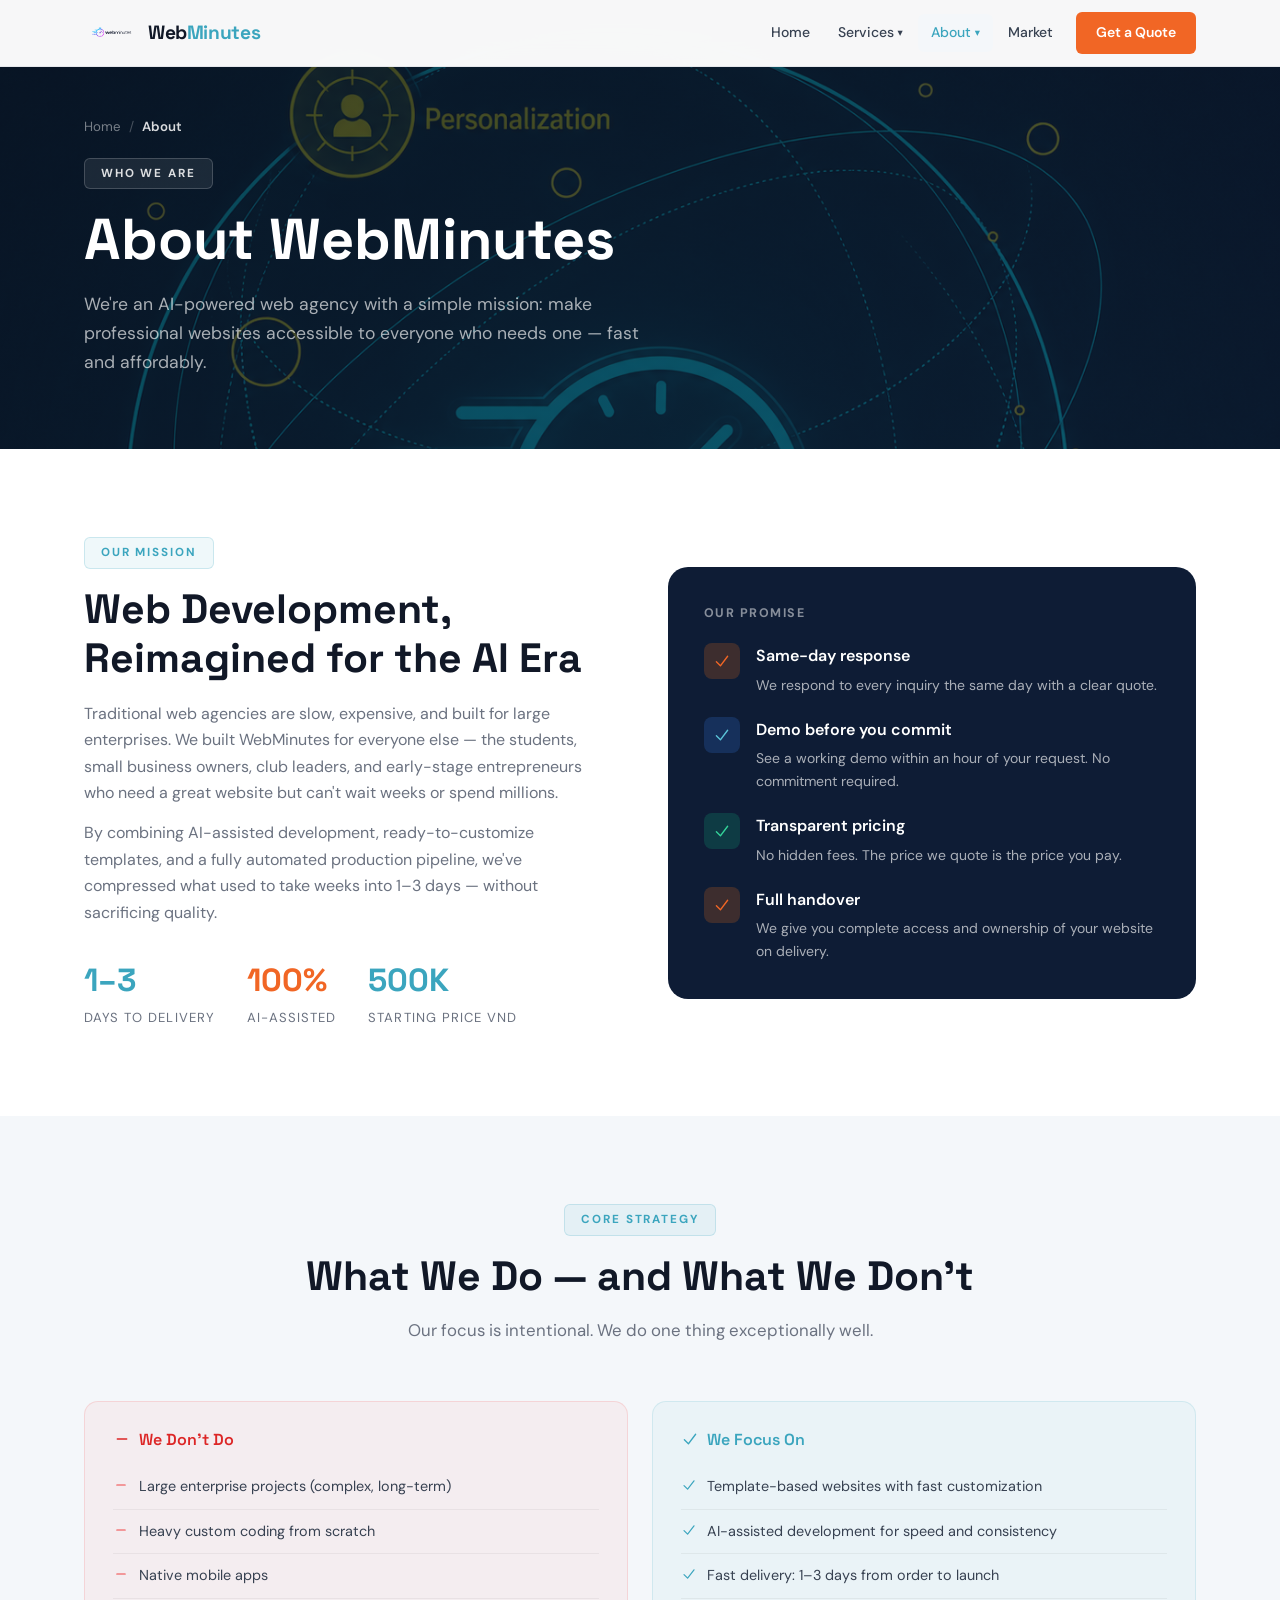
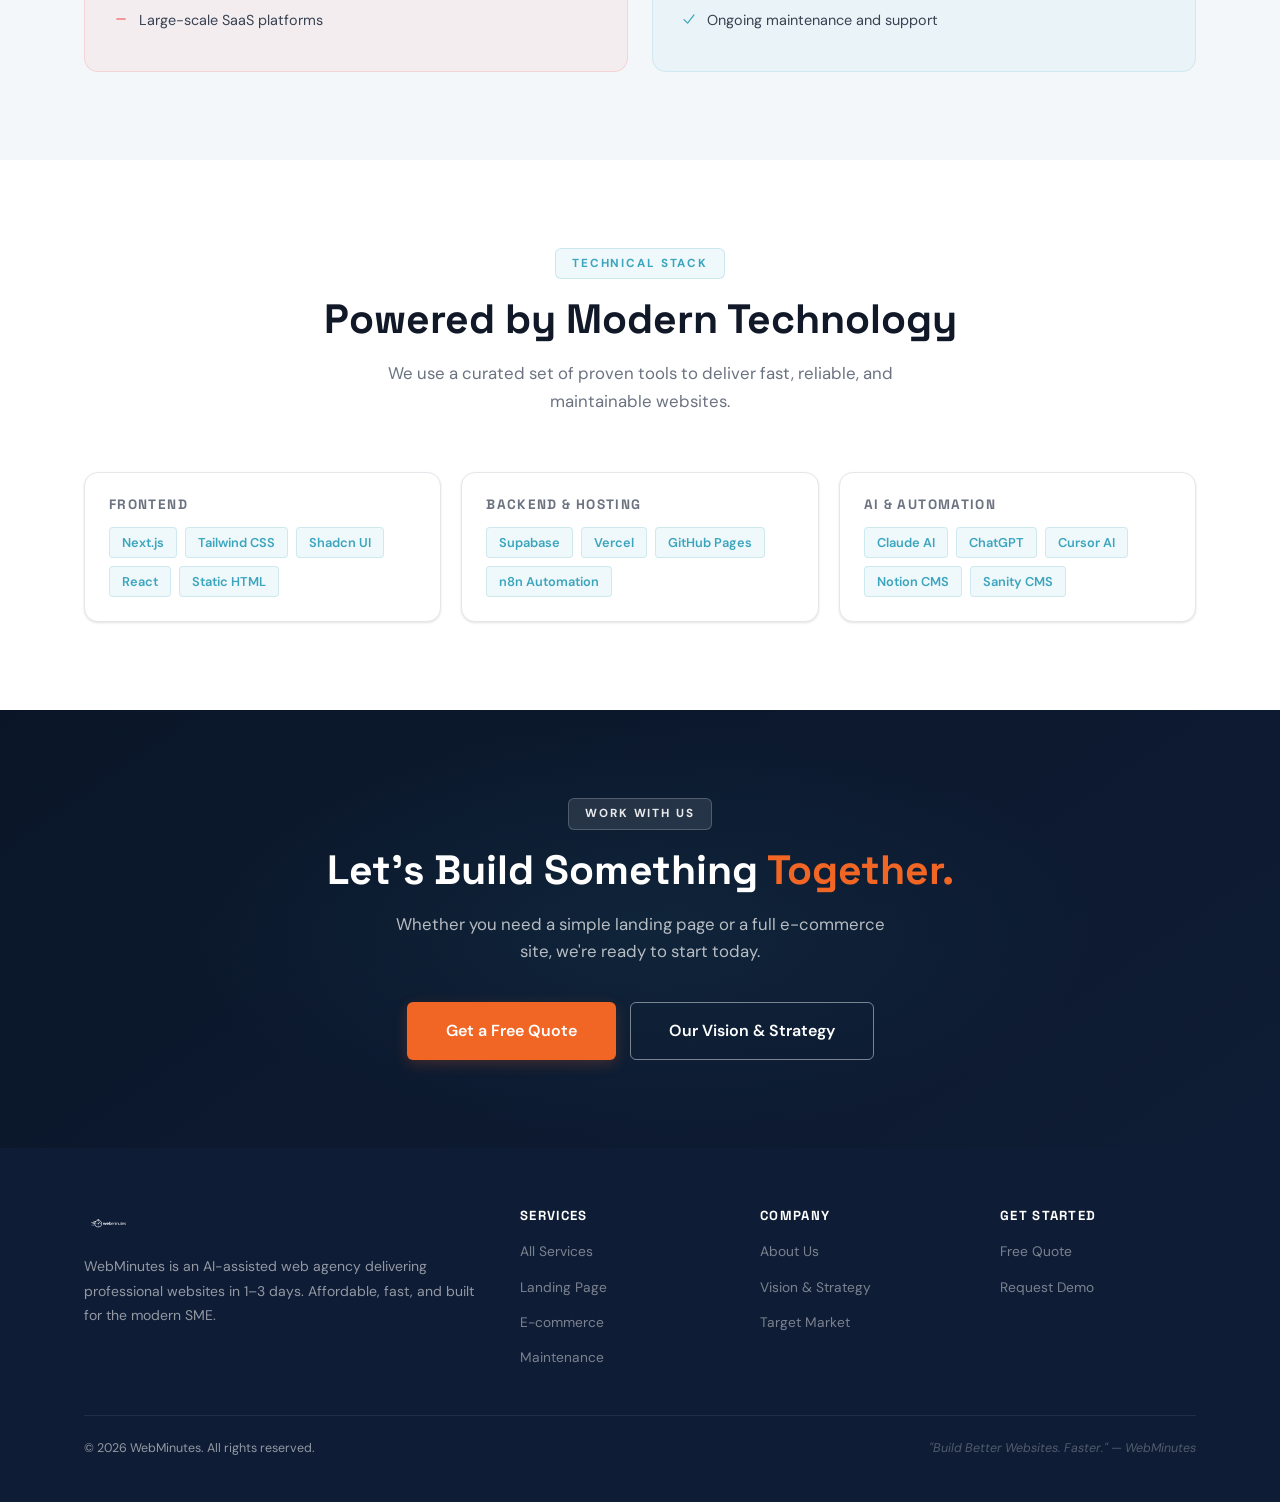
==== about.html @ 7f6e250c "feat: initial WebMinutes website Netcraft-inspired design with dark hero, split layout, scrolling ti" ====
<!DOCTYPE html>
<html lang="en">
<head>
  <meta charset="UTF-8" />
  <meta name="viewport" content="width=device-width, initial-scale=1.0" />
  <link rel="icon" type="image/png" href="assets/img/webminutes-logo.png" />
  <title>About – WebMinutes</title>
  <meta name="description" content="WebMinutes is an AI-powered web agency focused on fast, affordable website delivery for SMEs, students, and startups in Vietnam." />
  <link rel="stylesheet" href="assets/css/styles.css" />
</head>
<body>

  <nav class="nav">
    <div class="nav-inner">
      <a href="index.html" class="nav-logo">
        <img src="assets/img/webminutes-logo.png" alt="WebMinutes" class="nav-logo-img" />
        <span class="nav-logo-text">Web<span>Minutes</span></span>
      </a>
      <ul class="nav-menu">
        <li class="nav-item"><a href="index.html" class="nav-link">Home</a></li>
        <li class="nav-item">
          <a href="services.html" class="nav-link" data-dropdown="true">Services <span class="chevron">▾</span></a>
          <div class="dropdown">
            <a href="services.html">All Services</a>
            <a href="services/landing-page.html">Landing Page</a>
            <a href="services/ecommerce.html">E-commerce</a>
          </div>
        </li>
        <li class="nav-item">
          <a href="about.html" class="nav-link active" data-dropdown="true">About <span class="chevron">▾</span></a>
          <div class="dropdown">
            <a href="about.html">Company Overview</a>
            <a href="about/vision.html">Vision &amp; Strategy</a>
          </div>
        </li>
        <li class="nav-item"><a href="market.html" class="nav-link">Market</a></li>
        <li class="nav-item"><a href="contact.html" class="nav-link nav-cta">Get a Quote</a></li>
      </ul>
      <div class="nav-toggle"><span></span><span></span><span></span></div>
    </div>
  </nav>

  <section class="page-hero">
    <div class="container page-hero-inner">
      <div class="breadcrumb">
        <a href="index.html">Home</a><span>/</span><span class="current">About</span>
      </div>
      <div class="eyebrow">Who We Are</div>
      <h1>About WebMinutes</h1>
      <p>We're an AI-powered web agency with a simple mission: make professional websites accessible to everyone who needs one — fast and affordably.</p>
    </div>
  </section>

  <!-- MISSION -->
  <section class="section">
    <div class="container">
      <div class="two-col">
        <div class="two-col-content reveal">
          <div class="eyebrow">Our Mission</div>
          <h2>Web Development, Reimagined for the AI Era</h2>
          <p>Traditional web agencies are slow, expensive, and built for large enterprises. We built WebMinutes for everyone else — the students, small business owners, club leaders, and early-stage entrepreneurs who need a great website but can't wait weeks or spend millions.</p>
          <p>By combining AI-assisted development, ready-to-customize templates, and a fully automated production pipeline, we've compressed what used to take weeks into 1–3 days — without sacrificing quality.</p>
          <div style="display:flex;gap:32px;margin-top:28px;flex-wrap:wrap;">
            <div>
              <div style="font-family:'Space Grotesk',sans-serif;font-size:2rem;font-weight:800;color:var(--primary);">1–3</div>
              <div style="font-size:.82rem;color:var(--text-light);text-transform:uppercase;letter-spacing:.08em;">Days to Delivery</div>
            </div>
            <div>
              <div style="font-family:'Space Grotesk',sans-serif;font-size:2rem;font-weight:800;color:var(--accent);">100%</div>
              <div style="font-size:.82rem;color:var(--text-light);text-transform:uppercase;letter-spacing:.08em;">AI-Assisted</div>
            </div>
            <div>
              <div style="font-family:'Space Grotesk',sans-serif;font-size:2rem;font-weight:800;color:var(--primary);">500K</div>
              <div style="font-size:.82rem;color:var(--text-light);text-transform:uppercase;letter-spacing:.08em;">Starting Price VND</div>
            </div>
          </div>
        </div>
        <div class="reveal delay-1">
          <div style="background:var(--navy);border-radius:var(--radius-xl);padding:36px;color:white;">
            <div style="font-size:.78rem;font-weight:700;letter-spacing:.12em;text-transform:uppercase;color:rgba(255,255,255,.5);margin-bottom:20px;">Our Promise</div>
            <div style="display:flex;flex-direction:column;gap:20px;">
              <div style="display:flex;gap:16px;align-items:flex-start;">
                <div style="width:36px;height:36px;background:rgba(249,115,22,.2);border-radius:8px;display:flex;align-items:center;justify-content:center;flex-shrink:0;color:var(--accent);">
                  <svg xmlns="http://www.w3.org/2000/svg" viewBox="0 0 20 20" fill="currentColor" width="18" height="18"><path fill-rule="evenodd" d="M16.704 4.153a.75.75 0 01.143 1.052l-8 10.5a.75.75 0 01-1.127.075l-4.5-4.5a.75.75 0 011.06-1.06l3.894 3.893 7.48-9.817a.75.75 0 011.05-.143z" clip-rule="evenodd"/></svg>
                </div>
                <div><div style="font-weight:600;margin-bottom:4px;">Same-day response</div><div style="font-size:.875rem;color:rgba(255,255,255,.65);">We respond to every inquiry the same day with a clear quote.</div></div>
              </div>
              <div style="display:flex;gap:16px;align-items:flex-start;">
                <div style="width:36px;height:36px;background:rgba(59,130,246,.2);border-radius:8px;display:flex;align-items:center;justify-content:center;flex-shrink:0;color:var(--primary-light);">
                  <svg xmlns="http://www.w3.org/2000/svg" viewBox="0 0 20 20" fill="currentColor" width="18" height="18"><path fill-rule="evenodd" d="M16.704 4.153a.75.75 0 01.143 1.052l-8 10.5a.75.75 0 01-1.127.075l-4.5-4.5a.75.75 0 011.06-1.06l3.894 3.893 7.48-9.817a.75.75 0 011.05-.143z" clip-rule="evenodd"/></svg>
                </div>
                <div><div style="font-weight:600;margin-bottom:4px;">Demo before you commit</div><div style="font-size:.875rem;color:rgba(255,255,255,.65);">See a working demo within an hour of your request. No commitment required.</div></div>
              </div>
              <div style="display:flex;gap:16px;align-items:flex-start;">
                <div style="width:36px;height:36px;background:rgba(16,185,129,.2);border-radius:8px;display:flex;align-items:center;justify-content:center;flex-shrink:0;color:#34D399;">
                  <svg xmlns="http://www.w3.org/2000/svg" viewBox="0 0 20 20" fill="currentColor" width="18" height="18"><path fill-rule="evenodd" d="M16.704 4.153a.75.75 0 01.143 1.052l-8 10.5a.75.75 0 01-1.127.075l-4.5-4.5a.75.75 0 011.06-1.06l3.894 3.893 7.48-9.817a.75.75 0 011.05-.143z" clip-rule="evenodd"/></svg>
                </div>
                <div><div style="font-weight:600;margin-bottom:4px;">Transparent pricing</div><div style="font-size:.875rem;color:rgba(255,255,255,.65);">No hidden fees. The price we quote is the price you pay.</div></div>
              </div>
              <div style="display:flex;gap:16px;align-items:flex-start;">
                <div style="width:36px;height:36px;background:rgba(249,115,22,.2);border-radius:8px;display:flex;align-items:center;justify-content:center;flex-shrink:0;color:var(--accent);">
                  <svg xmlns="http://www.w3.org/2000/svg" viewBox="0 0 20 20" fill="currentColor" width="18" height="18"><path fill-rule="evenodd" d="M16.704 4.153a.75.75 0 01.143 1.052l-8 10.5a.75.75 0 01-1.127.075l-4.5-4.5a.75.75 0 011.06-1.06l3.894 3.893 7.48-9.817a.75.75 0 011.05-.143z" clip-rule="evenodd"/></svg>
                </div>
                <div><div style="font-weight:600;margin-bottom:4px;">Full handover</div><div style="font-size:.875rem;color:rgba(255,255,255,.65);">We give you complete access and ownership of your website on delivery.</div></div>
              </div>
            </div>
          </div>
        </div>
      </div>
    </div>
  </section>

  <!-- STRATEGY -->
  <section class="section section-alt">
    <div class="container">
      <div class="section-header reveal">
        <div class="eyebrow">Core Strategy</div>
        <h2>What We Do — and What We Don't</h2>
        <p>Our focus is intentional. We do one thing exceptionally well.</p>
      </div>
      <div class="strategy-grid reveal">
        <div class="strategy-col no">
          <h4 class="no-title">
            <svg xmlns="http://www.w3.org/2000/svg" viewBox="0 0 20 20" fill="currentColor" width="18" height="18"><path fill-rule="evenodd" d="M4 10a.75.75 0 01.75-.75h10.5a.75.75 0 010 1.5H4.75A.75.75 0 014 10z" clip-rule="evenodd"/></svg>
            We Don't Do
          </h4>
          <div class="strategy-item">
            <svg xmlns="http://www.w3.org/2000/svg" viewBox="0 0 20 20" fill="#EF4444" width="16" height="16"><path fill-rule="evenodd" d="M4 10a.75.75 0 01.75-.75h10.5a.75.75 0 010 1.5H4.75A.75.75 0 014 10z" clip-rule="evenodd"/></svg>
            <span>Large enterprise projects (complex, long-term)</span>
          </div>
          <div class="strategy-item">
            <svg xmlns="http://www.w3.org/2000/svg" viewBox="0 0 20 20" fill="#EF4444" width="16" height="16"><path fill-rule="evenodd" d="M4 10a.75.75 0 01.75-.75h10.5a.75.75 0 010 1.5H4.75A.75.75 0 014 10z" clip-rule="evenodd"/></svg>
            <span>Heavy custom coding from scratch</span>
          </div>
          <div class="strategy-item">
            <svg xmlns="http://www.w3.org/2000/svg" viewBox="0 0 20 20" fill="#EF4444" width="16" height="16"><path fill-rule="evenodd" d="M4 10a.75.75 0 01.75-.75h10.5a.75.75 0 010 1.5H4.75A.75.75 0 014 10z" clip-rule="evenodd"/></svg>
            <span>Native mobile apps</span>
          </div>
          <div class="strategy-item">
            <svg xmlns="http://www.w3.org/2000/svg" viewBox="0 0 20 20" fill="#EF4444" width="16" height="16"><path fill-rule="evenodd" d="M4 10a.75.75 0 01.75-.75h10.5a.75.75 0 010 1.5H4.75A.75.75 0 014 10z" clip-rule="evenodd"/></svg>
            <span>Large-scale SaaS platforms</span>
          </div>
        </div>
        <div class="strategy-col yes">
          <h4 class="yes-title">
            <svg xmlns="http://www.w3.org/2000/svg" viewBox="0 0 20 20" fill="currentColor" width="18" height="18"><path fill-rule="evenodd" d="M16.704 4.153a.75.75 0 01.143 1.052l-8 10.5a.75.75 0 01-1.127.075l-4.5-4.5a.75.75 0 011.06-1.06l3.894 3.893 7.48-9.817a.75.75 0 011.05-.143z" clip-rule="evenodd"/></svg>
            We Focus On
          </h4>
          <div class="strategy-item">
            <svg xmlns="http://www.w3.org/2000/svg" viewBox="0 0 20 20" fill="var(--primary)" width="16" height="16"><path fill-rule="evenodd" d="M16.704 4.153a.75.75 0 01.143 1.052l-8 10.5a.75.75 0 01-1.127.075l-4.5-4.5a.75.75 0 011.06-1.06l3.894 3.893 7.48-9.817a.75.75 0 011.05-.143z" clip-rule="evenodd"/></svg>
            <span>Template-based websites with fast customization</span>
          </div>
          <div class="strategy-item">
            <svg xmlns="http://www.w3.org/2000/svg" viewBox="0 0 20 20" fill="var(--primary)" width="16" height="16"><path fill-rule="evenodd" d="M16.704 4.153a.75.75 0 01.143 1.052l-8 10.5a.75.75 0 01-1.127.075l-4.5-4.5a.75.75 0 011.06-1.06l3.894 3.893 7.48-9.817a.75.75 0 011.05-.143z" clip-rule="evenodd"/></svg>
            <span>AI-assisted development for speed and consistency</span>
          </div>
          <div class="strategy-item">
            <svg xmlns="http://www.w3.org/2000/svg" viewBox="0 0 20 20" fill="var(--primary)" width="16" height="16"><path fill-rule="evenodd" d="M16.704 4.153a.75.75 0 01.143 1.052l-8 10.5a.75.75 0 01-1.127.075l-4.5-4.5a.75.75 0 011.06-1.06l3.894 3.893 7.48-9.817a.75.75 0 011.05-.143z" clip-rule="evenodd"/></svg>
            <span>Fast delivery: 1–3 days from order to launch</span>
          </div>
          <div class="strategy-item">
            <svg xmlns="http://www.w3.org/2000/svg" viewBox="0 0 20 20" fill="var(--primary)" width="16" height="16"><path fill-rule="evenodd" d="M16.704 4.153a.75.75 0 01.143 1.052l-8 10.5a.75.75 0 01-1.127.075l-4.5-4.5a.75.75 0 011.06-1.06l3.894 3.893 7.48-9.817a.75.75 0 011.05-.143z" clip-rule="evenodd"/></svg>
            <span>Ongoing maintenance and support</span>
          </div>
        </div>
      </div>
    </div>
  </section>

  <!-- TECH STACK -->
  <section class="section">
    <div class="container">
      <div class="section-header reveal">
        <div class="eyebrow">Technical Stack</div>
        <h2>Powered by Modern Technology</h2>
        <p>We use a curated set of proven tools to deliver fast, reliable, and maintainable websites.</p>
      </div>
      <div class="tech-grid reveal">
        <div class="tech-group">
          <h4>Frontend</h4>
          <div class="tech-tags">
            <span class="tech-tag">Next.js</span>
            <span class="tech-tag">Tailwind CSS</span>
            <span class="tech-tag">Shadcn UI</span>
            <span class="tech-tag">React</span>
            <span class="tech-tag">Static HTML</span>
          </div>
        </div>
        <div class="tech-group">
          <h4>Backend &amp; Hosting</h4>
          <div class="tech-tags">
            <span class="tech-tag">Supabase</span>
            <span class="tech-tag">Vercel</span>
            <span class="tech-tag">GitHub Pages</span>
            <span class="tech-tag">n8n Automation</span>
          </div>
        </div>
        <div class="tech-group">
          <h4>AI &amp; Automation</h4>
          <div class="tech-tags">
            <span class="tech-tag">Claude AI</span>
            <span class="tech-tag">ChatGPT</span>
            <span class="tech-tag">Cursor AI</span>
            <span class="tech-tag">Notion CMS</span>
            <span class="tech-tag">Sanity CMS</span>
          </div>
        </div>
      </div>
    </div>
  </section>

  <!-- CTA -->
  <section class="cta-section">
    <div class="container">
      <div class="section-header" style="margin-bottom:36px;">
        <div class="eyebrow eyebrow-white">Work With Us</div>
        <h2>Let's Build Something <span style="color:var(--accent)">Together.</span></h2>
        <p>Whether you need a simple landing page or a full e-commerce site, we're ready to start today.</p>
      </div>
      <div class="cta-buttons">
        <a href="contact.html" class="btn btn-accent btn-lg">Get a Free Quote</a>
        <a href="about/vision.html" class="btn btn-outline-white btn-lg">Our Vision &amp; Strategy</a>
      </div>
    </div>
  </section>

  <footer class="footer">
    <div class="container">
      <div class="footer-grid">
        <div class="footer-brand">
          <img src="assets/img/webminutes-logo.png" alt="WebMinutes" class="footer-logo-img" />
          <p>WebMinutes is an AI-assisted web agency delivering professional websites in 1–3 days. Affordable, fast, and built for the modern SME.</p>
        </div>
        <div class="footer-col"><h5>Services</h5><ul><li><a href="services.html">All Services</a></li><li><a href="services/landing-page.html">Landing Page</a></li><li><a href="services/ecommerce.html">E-commerce</a></li><li><a href="services.html#maintenance">Maintenance</a></li></ul></div>
        <div class="footer-col"><h5>Company</h5><ul><li><a href="about.html">About Us</a></li><li><a href="about/vision.html">Vision &amp; Strategy</a></li><li><a href="market.html">Target Market</a></li></ul></div>
        <div class="footer-col"><h5>Get Started</h5><ul><li><a href="contact.html">Free Quote</a></li><li><a href="contact.html">Request Demo</a></li></ul></div>
      </div>
      <div class="footer-bottom">
        <p>&copy; 2026 WebMinutes. All rights reserved.</p>
        <p class="footer-tagline">"Build Better Websites. Faster." — WebMinutes</p>
      </div>
    </div>
  </footer>

  <script src="assets/js/site-scripts.js"></script>
</body>
</html>
---- assets/css/styles.css ----
@import url('https://fonts.googleapis.com/css2?family=Space+Grotesk:wght@400;500;600;700&family=DM+Sans:ital,opsz,wght@0,9..40,400;0,9..40,500;0,9..40,600;0,9..40,700;1,9..40,400&display=swap');

:root {
  /* Light backgrounds */
  --bg:       #FFFFFF;
  --bg-alt:   #F4F7FA;
  --bg-card:  #FFFFFF;

  /* Teal primary — netcraft */
  --primary:       #3BA5BE;
  --primary-light: #5BC4D8;
  --primary-dark:  #2A8FAA;

  /* Orange accent */
  --accent:       #F16625;
  --accent-dark:  #D4521A;
  --accent-light: #FCA46A;

  /* Dark anchors — hero, footer, CTA, dark panels */
  --navy:     #0E1C35;
  --navy-mid: #152848;
  --dark:     #111827;
  --teal:     #3BA5BE;

  /* Text */
  --text:       #374151;
  --text-light: #6B7280;
  --white:      #FFFFFF;

  /* Borders */
  --border:      #E5E7EB;
  --border-navy: rgba(255,255,255,.1);

  /* Shadows */
  --shadow:    0 1px 3px rgba(0,0,0,.07), 0 1px 2px rgba(0,0,0,.05);
  --shadow-md: 0 4px 12px rgba(0,0,0,.08), 0 2px 4px rgba(0,0,0,.04);
  --shadow-lg: 0 10px 24px rgba(0,0,0,.09), 0 4px 8px rgba(0,0,0,.05);
  --shadow-xl: 0 20px 44px -8px rgba(59,165,190,.18);

  --radius:    8px;
  --radius-lg: 14px;
  --radius-xl: 20px;
  --transition: all 0.26s cubic-bezier(0.4, 0, 0.2, 1);
}

*, *::before, *::after { margin: 0; padding: 0; box-sizing: border-box; }
html { scroll-behavior: smooth; font-size: 16px; }
body {
  font-family: 'DM Sans', 'Segoe UI', system-ui, sans-serif;
  color: var(--text);
  background: var(--bg);
  line-height: 1.65;
  overflow-x: hidden;
}

h1, h2, h3, h4, h5 { font-family: 'Space Grotesk', 'DM Sans', sans-serif; color: var(--dark); line-height: 1.2; font-weight: 700; }
h1 { font-size: clamp(2.2rem, 5vw, 3.6rem); }
h2 { font-size: clamp(1.7rem, 3.2vw, 2.6rem); }
h3 { font-size: clamp(1.15rem, 2.2vw, 1.6rem); }
h4 { font-size: 1.1rem; font-weight: 600; }
p { margin-bottom: 1rem; }
a { text-decoration: none; color: var(--primary); transition: var(--transition); }
a:hover { color: var(--primary-dark); }
img { max-width: 100%; display: block; }
ul { list-style: none; }

.container { max-width: 1160px; margin: 0 auto; padding: 0 24px; }
.section { padding: 88px 0; }
.section-sm { padding: 56px 0; }
.section-alt { background: var(--bg-alt); }
.section-dark { background: var(--navy); color: var(--white); }
.section-dark h2, .section-dark h3, .section-dark h4 { color: var(--white); }
.section-dark p { color: rgba(255,255,255,.75); }
.text-center { text-align: center; }
.text-primary { color: var(--primary); }
.text-accent { color: var(--accent); }
.text-white { color: var(--white) !important; }
.text-navy { color: var(--navy); }
.mb-0 { margin-bottom: 0 !important; }
.mb-4 { margin-bottom: 1rem; }
.mb-8 { margin-bottom: 2rem; }
.mt-4 { margin-top: 1rem; }
.mt-8 { margin-top: 2rem; }
.font-bold { font-weight: 700; }

/* SECTION HEADER */
.section-header { text-align: center; margin-bottom: 56px; }
.eyebrow {
  display: inline-flex; align-items: center; gap: 8px;
  font-size: .73rem; font-weight: 700; letter-spacing: .16em;
  text-transform: uppercase; color: var(--primary);
  background: rgba(59,165,190,.08); border: 1px solid rgba(59,165,190,.2);
  padding: 5px 16px; border-radius: 6px; margin-bottom: 16px;
}
.eyebrow-accent {
  background: rgba(241,102,37,.08); border-color: rgba(241,102,37,.22);
  color: var(--accent-dark);
}
.eyebrow-white {
  background: rgba(255,255,255,.1); border-color: rgba(255,255,255,.2);
  color: rgba(255,255,255,.9);
}
.section-header h2 { margin-bottom: 16px; }
.section-header p { font-size: 1.05rem; color: var(--text-light); max-width: 580px; margin: 0 auto; }

/* LOGO */
.nav-logo-img { height: 36px; width: auto; display: block; }
.nav-logo-text { font-family: 'Space Grotesk', sans-serif; font-weight: 800; font-size: 1.2rem; color: var(--dark); letter-spacing: -.02em; }
.nav-logo-text span { color: var(--primary); }
.footer-logo-img { height: 32px; width: auto; display: block; margin-bottom: 14px; filter: brightness(0) invert(1); }

/* NAV */
.nav {
  position: fixed; top: 0; left: 0; right: 0; z-index: 1000;
  background: rgba(255,255,255,.97);
  backdrop-filter: blur(20px); -webkit-backdrop-filter: blur(20px);
  border-bottom: 1px solid var(--border);
  transition: var(--transition);
}
.nav.scrolled { box-shadow: var(--shadow-md); }
.nav-inner {
  display: flex; align-items: center; justify-content: space-between;
  height: 66px; max-width: 1160px; margin: 0 auto; padding: 0 24px;
}
.nav-logo { display: flex; align-items: center; gap: 10px; }
.nav-menu { display: flex; align-items: center; gap: 2px; }
.nav-item { position: relative; }
.nav-link {
  display: flex; align-items: center; gap: 4px; padding: 7px 13px;
  border-radius: 6px; font-size: .875rem; font-weight: 500;
  color: var(--text); transition: var(--transition); white-space: nowrap;
}
.nav-link:hover, .nav-link.active { background: var(--bg-alt); color: var(--primary); }
.nav-link .chevron { font-size: .65rem; transition: var(--transition); }
.nav-item:hover .chevron { transform: rotate(180deg); }
.dropdown {
  position: absolute; top: calc(100% + 8px); left: 0;
  background: var(--white); border: 1px solid var(--border);
  border-radius: var(--radius); box-shadow: var(--shadow-lg);
  min-width: 195px; opacity: 0; visibility: hidden;
  transform: translateY(-8px); transition: var(--transition); overflow: hidden;
}
.nav-item:hover .dropdown { opacity: 1; visibility: visible; transform: translateY(0); }
.dropdown a {
  display: block; padding: 10px 16px; font-size: .855rem; font-weight: 500;
  color: var(--text); border-bottom: 1px solid var(--border); transition: var(--transition);
}
.dropdown a:last-child { border-bottom: none; }
.dropdown a:hover { background: var(--bg-alt); color: var(--primary); padding-left: 22px; }
.nav-cta {
  background: var(--accent); color: var(--white) !important;
  border-radius: 6px; padding: 9px 20px !important;
  font-weight: 600 !important; margin-left: 8px;
}
.nav-cta:hover { background: var(--accent-dark) !important; color: var(--white) !important; transform: translateY(-1px); }
.nav-toggle { display: none; flex-direction: column; gap: 5px; cursor: pointer; padding: 4px; }
.nav-toggle span { display: block; width: 24px; height: 2px; background: var(--dark); border-radius: 2px; transition: var(--transition); }

/* BUTTONS */
.btn {
  display: inline-flex; align-items: center; gap: 8px;
  padding: 12px 28px; border-radius: 6px;
  font-size: .92rem; font-weight: 600;
  cursor: pointer; border: 1.5px solid transparent;
  transition: var(--transition); white-space: nowrap; font-family: inherit;
}
.btn-primary { background: var(--primary); color: var(--white); box-shadow: 0 4px 14px rgba(59,165,190,.25); }
.btn-primary:hover { background: var(--primary-dark); color: var(--white); transform: translateY(-2px); box-shadow: 0 8px 22px rgba(59,165,190,.35); }
.btn-accent { background: var(--accent); color: var(--white); box-shadow: 0 4px 14px rgba(241,102,37,.22); }
.btn-accent:hover { background: var(--accent-dark); color: var(--white); transform: translateY(-2px); box-shadow: 0 8px 22px rgba(241,102,37,.32); }
.btn-navy { background: var(--navy); color: var(--white); }
.btn-navy:hover { background: var(--navy-mid); color: var(--white); transform: translateY(-2px); }
.btn-outline { background: transparent; color: var(--primary); border-color: var(--primary); }
.btn-outline:hover { background: var(--primary); color: var(--white); transform: translateY(-2px); }
.btn-outline-white { background: transparent; color: var(--white); border-color: rgba(255,255,255,.45); }
.btn-outline-white:hover { background: rgba(255,255,255,.1); color: var(--white); border-color: var(--white); }
.btn-lg { padding: 15px 38px; font-size: 1rem; }
.btn-sm { padding: 8px 18px; font-size: .83rem; }

/* HERO */
.hero {
  min-height: 100dvh; display: flex; flex-direction: column;
  background: #071520;
  position: relative; overflow: hidden; padding-top: 66px;
}
.hero-grid {
  position: absolute; inset: 0; pointer-events: none;
  background-image: linear-gradient(rgba(46,196,204,.025) 1px, transparent 1px),
                    linear-gradient(90deg, rgba(46,196,204,.025) 1px, transparent 1px);
  background-size: 60px 60px;
}
.hero-inner {
  flex: 1; position: relative; z-index: 2;
  display: grid; grid-template-columns: 1fr 1fr;
  gap: 0; align-items: center;
  padding: 64px 0 48px;
}
.hero-content { padding-right: 48px; }
.hero-eyebrow {
  display: inline-flex; align-items: center; gap: 8px;
  background: rgba(241,102,37,.12); border: 1px solid rgba(241,102,37,.28);
  color: var(--accent-light); padding: 7px 18px; border-radius: 6px;
  font-size: .77rem; font-weight: 700; letter-spacing: .12em;
  text-transform: uppercase; margin-bottom: 24px;
}
.hero-eyebrow .pulse-dot { width: 6px; height: 6px; background: var(--accent); border-radius: 50%; animation: pulse 2s infinite; }
.hero h1 { color: var(--white); margin-bottom: 20px; }
.hero h1 span { color: var(--primary); }
.hero-lead { font-size: 1.1rem; color: rgba(255,255,255,.65); margin-bottom: 36px; max-width: 480px; line-height: 1.75; }
.hero-cta { display: flex; gap: 14px; flex-wrap: wrap; margin-bottom: 52px; }
.hero-stats { display: flex; gap: 40px; flex-wrap: wrap; }
.hero-stat .number { font-family: 'Space Grotesk', sans-serif; font-size: 2rem; font-weight: 700; color: var(--primary); line-height: 1; }
.hero-stat .label { font-size: .78rem; color: rgba(255,255,255,.45); text-transform: uppercase; letter-spacing: .08em; margin-top: 4px; }
.hero-visual {
  display: flex; align-items: center; justify-content: flex-end;
  height: 100%; overflow: visible;
}
.hero-bg-img {
  width: 115%; max-width: 820px; height: auto;
  object-fit: contain; display: block;
  transform: translateX(8%);
  -webkit-mask-image: radial-gradient(ellipse 72% 78% at 50% 50%,
    black 0%,
    black 32%,
    rgba(0,0,0,.85) 48%,
    rgba(0,0,0,.4)  62%,
    transparent     76%);
  mask-image: radial-gradient(ellipse 72% 78% at 50% 50%,
    black 0%,
    black 32%,
    rgba(0,0,0,.85) 48%,
    rgba(0,0,0,.4)  62%,
    transparent     76%);
}

/* TICKER BANNER */
.ticker-banner {
  position: relative; z-index: 2;
  border-top: 1px solid rgba(46,196,204,.15);
  padding: 22px 0 0;
}
.ticker-banner-label {
  text-align: center; font-size: .82rem; font-weight: 600;
  color: rgba(255,255,255,.4); letter-spacing: .02em;
  margin-bottom: 16px; padding: 0 24px;
}
.ticker-outer {
  overflow: hidden;
  background: rgba(46,196,204,.04);
  border-top: 1px solid rgba(46,196,204,.1);
  border-bottom: 1px solid rgba(46,196,204,.1);
  -webkit-mask-image: linear-gradient(90deg, transparent, #000 8%, #000 92%, transparent);
  mask-image: linear-gradient(90deg, transparent, #000 8%, #000 92%, transparent);
}
.ticker-track {
  display: flex; align-items: center;
  white-space: nowrap; width: max-content;
  animation: ticker-scroll 40s linear infinite;
  padding: 20px 0;
}
.ticker-track:hover { animation-play-state: paused; }
.ticker-item {
  display: inline-flex; align-items: center; gap: 14px;
  padding: 0 40px; font-size: .8rem; font-weight: 700;
  color: rgba(255,255,255,.55); text-transform: uppercase; letter-spacing: .1em;
}
.ticker-sep {
  width: 5px; height: 5px; background: var(--primary);
  border-radius: 50%; flex-shrink: 0; opacity: .6;
}
@keyframes ticker-scroll {
  from { transform: translateX(0); }
  to { transform: translateX(-50%); }
}

/* PAGE HERO */
.page-hero {
  background: url('../img/background.png') center top / cover no-repeat, linear-gradient(145deg, #0A1628 0%, #0E1C35 100%);
  padding: 116px 0 72px; position: relative; overflow: hidden;
}
.page-hero::before {
  content: ''; position: absolute; inset: 0;
  background: linear-gradient(145deg, rgba(10,22,40,.78) 0%, rgba(14,28,53,.72) 100%);
}
.page-hero-inner { position: relative; z-index: 2; }
.page-hero .eyebrow { background: rgba(255,255,255,.08); border-color: rgba(255,255,255,.18); color: rgba(255,255,255,.85); }
.page-hero h1 { color: var(--white); margin-bottom: 16px; }
.page-hero p { font-size: 1.1rem; color: rgba(255,255,255,.65); max-width: 580px; margin-bottom: 0; }
.breadcrumb { display: flex; align-items: center; gap: 8px; margin-bottom: 20px; font-size: .83rem; }
.breadcrumb a { color: rgba(255,255,255,.45); }
.breadcrumb a:hover { color: var(--primary-light); }
.breadcrumb span { color: rgba(255,255,255,.25); }
.breadcrumb .current { color: rgba(255,255,255,.85); font-weight: 600; }

/* CARDS */
.card {
  background: linear-gradient(160deg, #0C3442 0%, #051B26 100%);
  border: 1px solid rgba(46,196,204,.14);
  border-radius: var(--radius-lg); padding: 28px;
  transition: var(--transition);
  box-shadow: 0 4px 24px rgba(4,24,38,.35);
}
.card:hover { transform: translateY(-4px); box-shadow: 0 8px 36px rgba(4,24,38,.5); border-color: rgba(46,196,204,.32); }
.card-icon { width: 52px; height: 52px; border-radius: 10px; display: flex; align-items: center; justify-content: center; margin-bottom: 18px; }
.card-icon svg { width: 24px; height: 24px; }
.card-icon.blue { background: rgba(59,165,190,.2); color: var(--primary); }
.card-icon.orange { background: rgba(241,102,37,.2); color: var(--accent); }
.card-icon.teal { background: rgba(59,165,190,.2); color: var(--teal); }
.card-icon.green { background: rgba(16,185,129,.2); color: #34D399; }
.card h3 { color: var(--white); margin-bottom: 10px; font-size: 1.1rem; }
.card h4 { color: var(--white); margin-bottom: 8px; }
.card p { color: rgba(255,255,255,.58); font-size: .9rem; margin-bottom: 0; }
.card-grid { display: grid; gap: 22px; }
.card-grid-2 { grid-template-columns: repeat(2, 1fr); }
.card-grid-3 { grid-template-columns: repeat(3, 1fr); }
.card-grid-4 { grid-template-columns: repeat(4, 1fr); }

/* SERVICE CARDS */
.service-card {
  background: linear-gradient(160deg, #0C3442 0%, #051B26 100%);
  border: 1px solid rgba(46,196,204,.14);
  border-radius: var(--radius-xl); padding: 36px 32px;
  position: relative; overflow: hidden; transition: var(--transition);
  display: flex; flex-direction: column;
  box-shadow: 0 4px 24px rgba(4,24,38,.35);
}
.service-card::before {
  content: ''; position: absolute; top: 0; left: 0; right: 0; height: 3px;
  background: linear-gradient(90deg, var(--primary), var(--accent));
  transform: scaleX(0); transform-origin: left; transition: transform .4s ease;
}
.service-card:hover::before { transform: scaleX(1); }
.service-card:hover { transform: translateY(-6px); box-shadow: 0 12px 40px rgba(4,24,38,.5); border-color: rgba(46,196,204,.32); }
.service-card.featured { border-color: rgba(46,196,204,.4); box-shadow: 0 0 0 1px rgba(59,165,190,.2), 0 8px 36px rgba(4,24,38,.5); }
.service-card.featured::before { transform: scaleX(1); }
.service-card h3 { color: var(--white); }
.featured-badge { position: absolute; top: 20px; right: 20px; background: var(--primary); color: white; font-size: .7rem; font-weight: 700; padding: 4px 12px; border-radius: 4px; letter-spacing: .06em; }
.service-num { font-family: 'Space Grotesk', sans-serif; font-size: 3rem; font-weight: 800; color: rgba(255,255,255,.07); line-height: 1; margin-bottom: 12px; }
.service-price { font-family: 'Space Grotesk', sans-serif; font-size: 1.75rem; font-weight: 700; color: var(--primary); margin: 16px 0 8px; }
.service-price-note { font-size: .82rem; color: rgba(255,255,255,.45); margin-bottom: 20px; }
.service-features { display: flex; flex-direction: column; gap: 10px; margin-bottom: 24px; flex: 1; }
.service-feature { display: flex; align-items: flex-start; gap: 10px; font-size: .9rem; color: rgba(255,255,255,.65); }
.service-feature svg { width: 16px; height: 16px; color: var(--primary); flex-shrink: 0; margin-top: 2px; }

/* COMPARISON TABLE */
.compare-wrap { overflow-x: auto; }
.compare-table { width: 100%; border-collapse: collapse; min-width: 560px; }
.compare-table th, .compare-table td { padding: 16px 20px; text-align: left; border-bottom: 1px solid var(--border); font-size: .9rem; }
.compare-table th { background: var(--navy); color: var(--white); font-weight: 700; font-size: .8rem; text-transform: uppercase; letter-spacing: .07em; }
.compare-table th:first-child { border-radius: 10px 0 0 0; }
.compare-table th:last-child { border-radius: 0 10px 0 0; }
.compare-table tr:hover td { background: var(--bg-alt); }
.compare-table .metric-col { font-weight: 600; color: var(--dark); }
.compare-table .us-col { color: var(--primary); font-weight: 600; }
.compare-table .them-col { color: var(--text-light); }
.compare-table .check { color: #10B981; font-weight: 700; }
.compare-table .hl-col { background: rgba(59,165,190,.04) !important; }
.compare-table th.hl-col { background: rgba(59,165,190,.75) !important; }

/* STAT BOXES */
.stats-row { display: grid; grid-template-columns: repeat(4, 1fr); gap: 20px; }
.stat-box { background: linear-gradient(160deg, #0C3442 0%, #051B26 100%); border: 1px solid rgba(46,196,204,.14); border-radius: var(--radius-lg); padding: 28px 20px; text-align: center; transition: var(--transition); box-shadow: 0 4px 24px rgba(4,24,38,.35); }
.stat-box:hover { transform: translateY(-4px); box-shadow: 0 8px 36px rgba(4,24,38,.5); border-color: rgba(46,196,204,.32); }
.stat-box .number { font-family: 'Space Grotesk', sans-serif; font-size: 2.5rem; font-weight: 800; color: var(--primary); line-height: 1; margin-bottom: 6px; }
.stat-box .number.accent { color: var(--accent); }
.stat-box .label { font-size: .83rem; color: rgba(255,255,255,.5); font-weight: 500; }

/* TWO-COL */
.two-col { display: grid; grid-template-columns: 1fr 1fr; gap: 56px; align-items: center; }
.two-col.reverse { direction: rtl; }
.two-col.reverse > * { direction: ltr; }
.two-col-content h2 { margin-bottom: 18px; }
.two-col-content p { color: var(--text-light); margin-bottom: 14px; }

/* CHECKLIST */
.checklist { display: flex; flex-direction: column; gap: 11px; }
.checklist-item { display: flex; align-items: flex-start; gap: 11px; font-size: .92rem; color: rgba(255,255,255,.72); }
.ci-icon { width: 20px; height: 20px; border-radius: 4px; background: rgba(59,165,190,.2); color: var(--primary); display: flex; align-items: center; justify-content: center; flex-shrink: 0; margin-top: 2px; }
.ci-icon svg { width: 10px; height: 10px; }
.ci-icon.accent { background: rgba(241,102,37,.2); color: var(--accent); }

/* PROCESS STEPS */
.process-grid { display: grid; grid-template-columns: repeat(4, 1fr); gap: 0; position: relative; }
.process-grid::before { content: ''; position: absolute; top: 28px; left: 12.5%; right: 12.5%; height: 2px; background: linear-gradient(90deg, var(--primary), var(--accent)); z-index: 0; }
.process-step { text-align: center; position: relative; z-index: 1; padding: 0 16px; }
.step-num { width: 56px; height: 56px; border-radius: 50%; background: var(--primary); color: white; font-family: 'Space Grotesk', sans-serif; font-size: 1.15rem; font-weight: 700; display: flex; align-items: center; justify-content: center; margin: 0 auto 20px; border: 3px solid var(--white); box-shadow: 0 0 0 2px var(--primary), var(--shadow); }
.step-num.accent { background: var(--accent); box-shadow: 0 0 0 2px var(--accent), var(--shadow); }
.process-step h4 { margin-bottom: 8px; font-size: 1rem; }
.process-step p { font-size: .855rem; color: var(--text-light); margin: 0; }

/* REVENUE CARDS */
.revenue-timeline { display: flex; flex-direction: column; gap: 16px; }
.revenue-item { display: grid; grid-template-columns: 80px 1fr auto; gap: 20px; align-items: center; background: var(--white); border: 1px solid var(--border); border-radius: var(--radius); padding: 18px 24px; transition: var(--transition); box-shadow: var(--shadow); }
.revenue-item:hover { box-shadow: var(--shadow-md); border-color: rgba(59,165,190,.2); }
.revenue-month { font-family: 'Space Grotesk', sans-serif; font-size: .8rem; font-weight: 700; color: var(--text-light); text-transform: uppercase; letter-spacing: .06em; }
.revenue-bar-wrap { height: 8px; background: var(--bg-alt); border-radius: 100px; overflow: hidden; }
.revenue-bar { height: 100%; background: linear-gradient(90deg, var(--primary), var(--accent)); border-radius: 100px; transition: width 1s cubic-bezier(0.4, 0, 0.2, 1); }
.revenue-amount { font-family: 'Space Grotesk', sans-serif; font-size: 1rem; font-weight: 700; color: var(--navy); white-space: nowrap; min-width: 90px; text-align: right; }

/* CTA SECTION */
.cta-section {
  background: linear-gradient(145deg, #0A1628 0%, #0E1C35 100%);
  padding: 88px 0; text-align: center; position: relative; overflow: hidden;
}
.cta-section::before { content: ''; position: absolute; inset: 0; background: radial-gradient(ellipse 60% 80% at 50% 50%, rgba(59,165,190,.08) 0%, transparent 60%); }
.cta-section > .container { position: relative; z-index: 2; }
.cta-section h2 { color: var(--white); margin-bottom: 16px; }
.cta-section p { color: rgba(255,255,255,.7); font-size: 1.05rem; max-width: 520px; margin: 0 auto 36px; }
.cta-buttons { display: flex; gap: 14px; justify-content: center; flex-wrap: wrap; }

/* FOOTER */
.footer { background: var(--navy); color: rgba(255,255,255,.55); padding: 60px 0 28px; }
.footer-grid { display: grid; grid-template-columns: 2fr 1fr 1fr 1fr; gap: 44px; margin-bottom: 44px; }
.footer-brand p { font-size: .875rem; line-height: 1.75; margin-top: 4px; }
.footer-col h5 { color: var(--white); font-size: .82rem; font-weight: 700; text-transform: uppercase; letter-spacing: .1em; margin-bottom: 14px; }
.footer-col ul { display: flex; flex-direction: column; gap: 9px; }
.footer-col a { font-size: .86rem; color: rgba(255,255,255,.45); transition: var(--transition); }
.footer-col a:hover { color: var(--primary-light); }
.footer-bottom { border-top: 1px solid rgba(255,255,255,.08); padding-top: 22px; display: flex; justify-content: space-between; align-items: center; flex-wrap: wrap; gap: 10px; }
.footer-bottom p { font-size: .78rem; }
.footer-tagline { font-size: .78rem; color: rgba(255,255,255,.28); font-style: italic; }

/* TECH STACK */
.tech-grid { display: grid; grid-template-columns: repeat(3, 1fr); gap: 20px; }
.tech-group { background: var(--white); border: 1px solid var(--border); border-radius: var(--radius-lg); padding: 24px; box-shadow: var(--shadow); }
.tech-group h4 { font-size: .85rem; font-weight: 700; text-transform: uppercase; letter-spacing: .1em; color: var(--text-light); margin-bottom: 14px; }
.tech-tags { display: flex; flex-wrap: wrap; gap: 8px; }
.tech-tag { background: rgba(59,165,190,.08); border: 1px solid rgba(59,165,190,.18); color: var(--primary); font-size: .8rem; font-weight: 600; padding: 4px 12px; border-radius: 4px; }

/* NOTICE / INFO */
.info-box { background: rgba(59,165,190,.06); border: 1px solid rgba(59,165,190,.18); border-left: 3px solid var(--primary); border-radius: var(--radius); padding: 20px 24px; margin-bottom: 24px; }
.info-box h4 { color: var(--primary); margin-bottom: 6px; }
.info-box p { font-size: .9rem; color: var(--text); margin-bottom: 0; }

/* CONTACT FORM */
.contact-grid { display: grid; grid-template-columns: 1fr 1.3fr; gap: 56px; align-items: start; }
.contact-detail { display: flex; align-items: flex-start; gap: 14px; padding: 16px; background: var(--bg-alt); border-radius: var(--radius); font-size: .88rem; margin-bottom: 12px; }
.contact-detail .cd-icon { width: 36px; height: 36px; border-radius: 8px; background: rgba(59,165,190,.1); color: var(--primary); display: flex; align-items: center; justify-content: center; flex-shrink: 0; }
.contact-detail .cd-icon svg { width: 18px; height: 18px; }
.contact-detail .cd-label { font-size: .75rem; font-weight: 700; text-transform: uppercase; letter-spacing: .08em; color: var(--text-light); margin-bottom: 2px; }
.contact-detail .cd-value { color: var(--dark); font-weight: 500; }
.contact-form-wrap { background: var(--white); border: 1px solid var(--border); border-radius: var(--radius-xl); padding: 40px 36px; box-shadow: var(--shadow-lg); }
.form-group { margin-bottom: 18px; }
.form-group label { display: block; font-size: .85rem; font-weight: 600; color: var(--dark); margin-bottom: 7px; }
.form-group input, .form-group select, .form-group textarea {
  width: 100%; padding: 12px 16px;
  border: 1px solid var(--border); border-radius: var(--radius);
  font-size: .9rem; font-family: inherit; color: var(--dark);
  background: var(--white); transition: var(--transition); outline: none;
}
.form-group input:focus, .form-group select:focus, .form-group textarea:focus { border-color: var(--primary); box-shadow: 0 0 0 3px rgba(59,165,190,.1); }
.form-group textarea { resize: vertical; min-height: 110px; }
.form-row { display: grid; grid-template-columns: 1fr 1fr; gap: 14px; }

/* STRATEGY GRID */
.strategy-grid { display: grid; grid-template-columns: 1fr 1fr; gap: 24px; }
.strategy-col { border-radius: var(--radius-lg); padding: 28px; }
.strategy-col.no { background: rgba(239,68,68,.05); border: 1px solid rgba(239,68,68,.15); }
.strategy-col.yes { background: rgba(59,165,190,.05); border: 1px solid rgba(59,165,190,.15); }
.strategy-col h4 { font-size: 1rem; margin-bottom: 16px; display: flex; align-items: center; gap: 8px; }
.strategy-col h4.no-title { color: #DC2626; }
.strategy-col h4.yes-title { color: var(--primary); }
.strategy-item { display: flex; align-items: flex-start; gap: 10px; padding: 10px 0; border-bottom: 1px solid rgba(0,0,0,.05); font-size: .9rem; color: var(--text); }
.strategy-item:last-child { border-bottom: none; }
.strategy-item svg { width: 16px; height: 16px; flex-shrink: 0; margin-top: 2px; }

/* ANIMATIONS */
@keyframes pulse { 0%,100% { opacity:1; transform:scale(1); } 50% { opacity:.6; transform:scale(.85); } }
@keyframes fade-up { from { opacity:0; transform:translateY(24px); } to { opacity:1; transform:translateY(0); } }
@keyframes fade-in { from { opacity:0; } to { opacity:1; } }

.animate-fade-up { animation: fade-up .6s ease forwards; opacity: 0; }
.delay-1 { animation-delay: .15s; }
.delay-2 { animation-delay: .3s; }
.delay-3 { animation-delay: .45s; }
.delay-4 { animation-delay: .6s; }
.reveal { opacity:0; transform:translateY(28px); transition:opacity .6s ease, transform .6s ease; }
.reveal.visible { opacity:1; transform:translateY(0); }

/* RESPONSIVE */
@media (max-width:1024px) {
  .hero-inner { grid-template-columns: 1fr; }
  .hero-visual { display: none; }
  .hero-content { padding-right: 0; }
  .ticker-banner { padding: 16px 0 0; }
  .card-grid-4, .stats-row { grid-template-columns: repeat(2, 1fr); }
  .footer-grid { grid-template-columns: 1fr 1fr; }
  .process-grid { grid-template-columns: repeat(2, 1fr); gap: 32px; }
  .process-grid::before { display: none; }
  .tech-grid { grid-template-columns: 1fr 1fr; }
}
@media (max-width:768px) {
  .nav-menu { display:none; position:fixed; top:66px; left:0; right:0; background:var(--white); border-bottom:1px solid var(--border); flex-direction:column; padding:14px; gap:4px; box-shadow:var(--shadow-lg); }
  .nav-menu.open { display:flex; }
  .nav-toggle { display:flex; }
  .nav-cta { margin-left: 0; }
  .dropdown { position:static; opacity:1; visibility:visible; transform:none; box-shadow:none; border:none; background:var(--bg-alt); border-radius:var(--radius); margin-top:4px; display:none; }
  .nav-item.open .dropdown { display:block; }
  .hero-stats { gap: 24px; }
  .hero-cta { flex-direction: column; }
  .hero-cta .btn { width: 100%; justify-content: center; }
  .card-grid-3, .card-grid-2 { grid-template-columns: 1fr; }
  .two-col { grid-template-columns:1fr; gap:32px; }
  .two-col.reverse { direction:ltr; }
  .strategy-grid { grid-template-columns: 1fr; }
  .contact-grid { grid-template-columns: 1fr; }
  .footer-grid { grid-template-columns:1fr; gap:28px; }
  .footer-bottom { flex-direction:column; text-align:center; }
  .cta-buttons { flex-direction:column; align-items:center; }
  .compare-wrap { overflow-x: auto; }
  .tech-grid { grid-template-columns: 1fr; }
  .form-row { grid-template-columns: 1fr; }
  .process-grid { grid-template-columns: 1fr; }
  .revenue-item { grid-template-columns: 60px 1fr; }
  .revenue-amount { display: none; }
}
@media (max-width:480px) {
  .section { padding: 60px 0; }
  .stats-row { grid-template-columns: 1fr 1fr; }
  .hero-stats { flex-wrap: wrap; gap: 20px; }
}
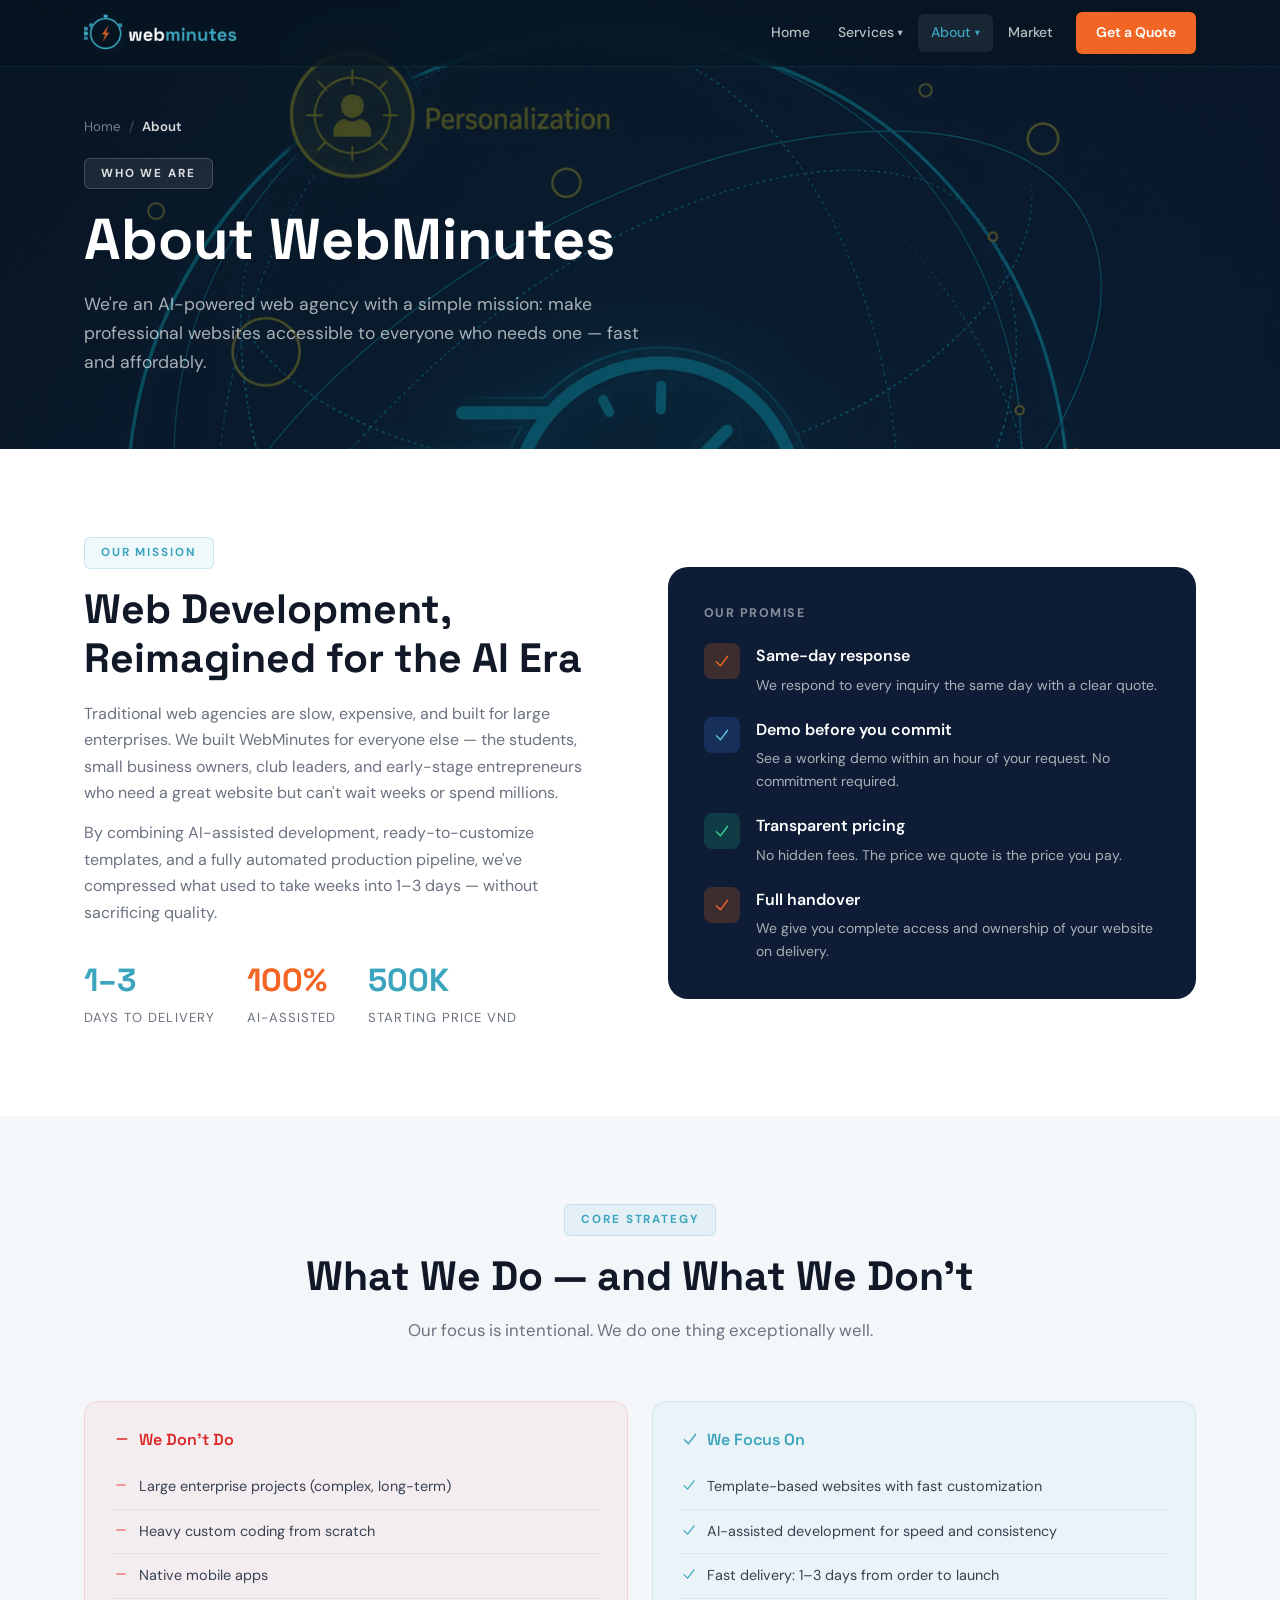
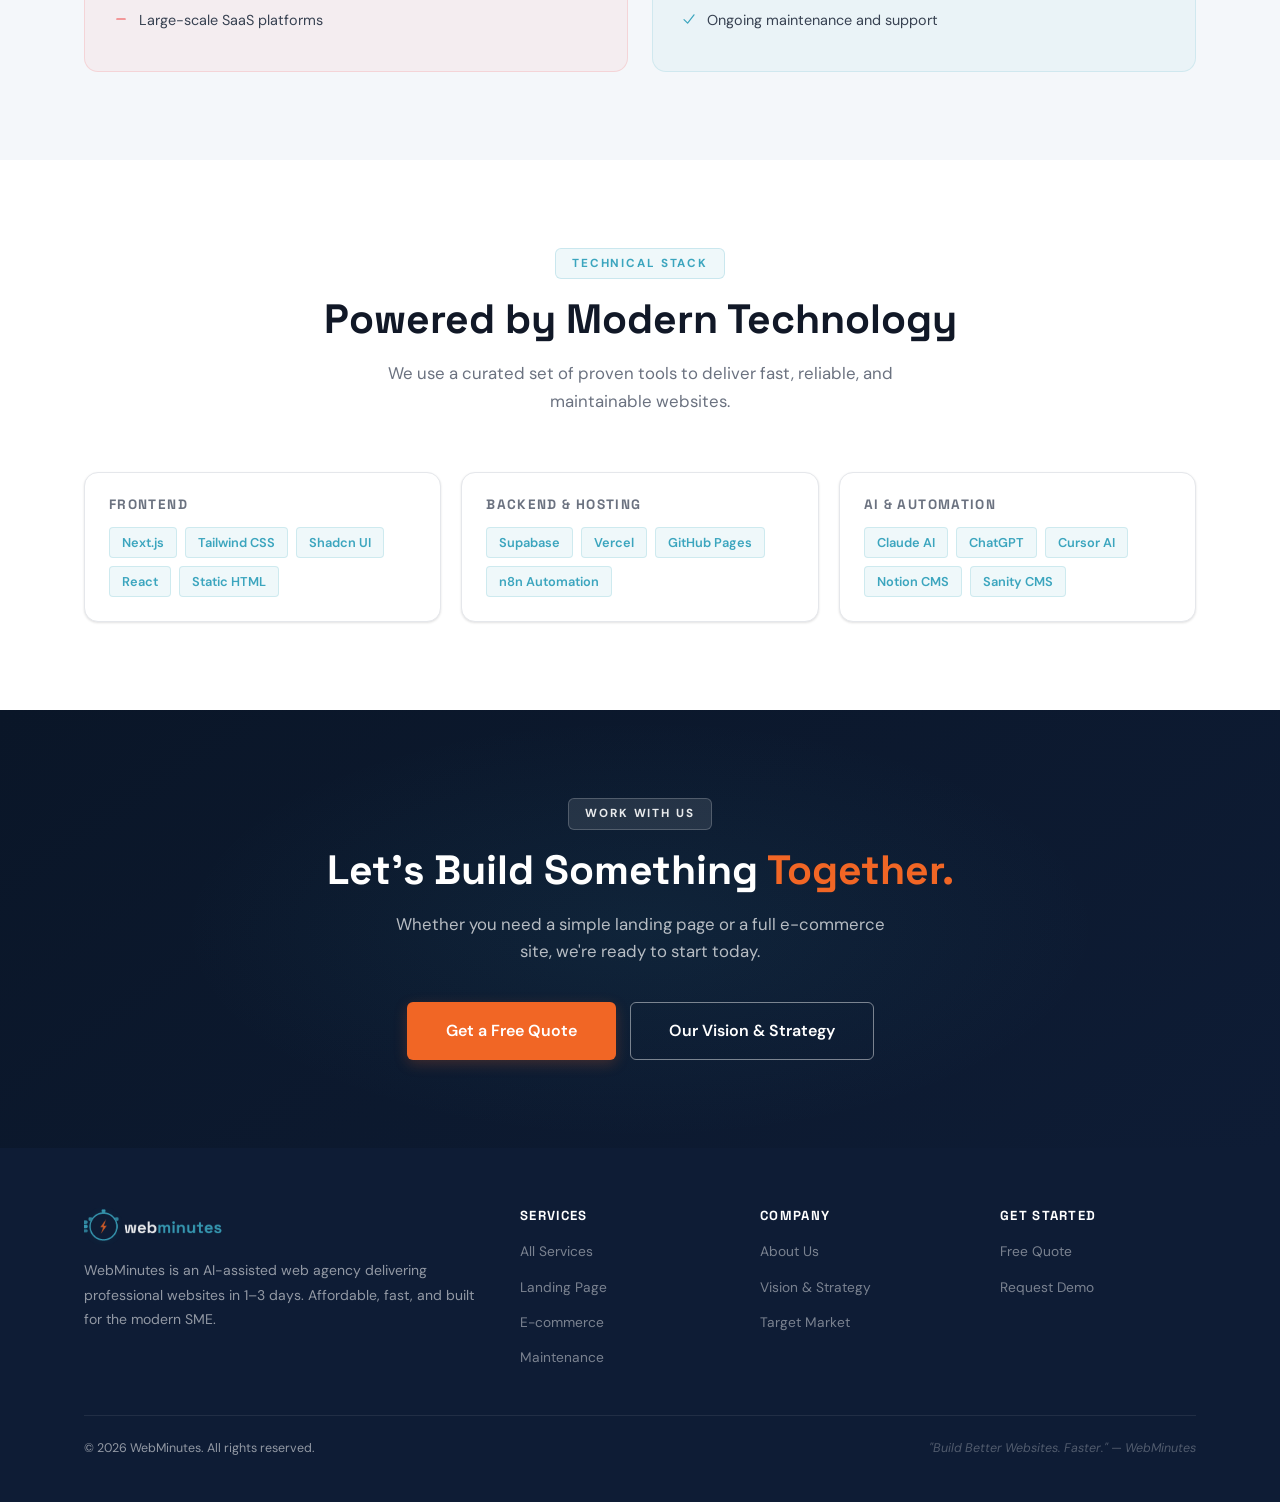
==== commit 8427812c: "style: redesign logo as full wordmark with lightning bolt icon Replace icon-only logo with full word" ====
--- a/about.html
+++ b/about.html
@@ -14,7 +14,6 @@
     <div class="nav-inner">
       <a href="index.html" class="nav-logo">
         <img src="assets/img/webminutes-logo.png" alt="WebMinutes" class="nav-logo-img" />
-        <span class="nav-logo-text">Web<span>Minutes</span></span>
       </a>
       <ul class="nav-menu">
         <li class="nav-item"><a href="index.html" class="nav-link">Home</a></li>
--- a/assets/css/styles.css
+++ b/assets/css/styles.css
@@ -104,20 +104,22 @@
 .section-header p { font-size: 1.05rem; color: var(--text-light); max-width: 580px; margin: 0 auto; }
 
 /* LOGO */
-.nav-logo-img { height: 36px; width: auto; display: block; }
-.nav-logo-text { font-family: 'Space Grotesk', sans-serif; font-weight: 800; font-size: 1.2rem; color: var(--dark); letter-spacing: -.02em; }
-.nav-logo-text span { color: var(--primary); }
-.footer-logo-img { height: 32px; width: auto; display: block; margin-bottom: 14px; filter: brightness(0) invert(1); }
+.nav-logo-img { height: 40px; width: auto; display: block; }
+.footer-logo-img { height: 36px; width: auto; display: block; margin-bottom: 14px; opacity: .9; }
 
 /* NAV */
 .nav {
   position: fixed; top: 0; left: 0; right: 0; z-index: 1000;
-  background: rgba(255,255,255,.97);
-  backdrop-filter: blur(20px); -webkit-backdrop-filter: blur(20px);
-  border-bottom: 1px solid var(--border);
-  transition: var(--transition);
-}
-.nav.scrolled { box-shadow: var(--shadow-md); }
+  background: rgba(7,21,32,.55);
+  backdrop-filter: blur(16px); -webkit-backdrop-filter: blur(16px);
+  border-bottom: 1px solid rgba(46,196,204,.1);
+  transition: background .35s ease, border-color .35s ease, box-shadow .35s ease;
+}
+.nav.scrolled {
+  background: rgba(7,21,32,.94);
+  border-bottom-color: rgba(46,196,204,.18);
+  box-shadow: 0 4px 32px rgba(0,0,0,.35);
+}
 .nav-inner {
   display: flex; align-items: center; justify-content: space-between;
   height: 66px; max-width: 1160px; margin: 0 auto; padding: 0 24px;
@@ -128,25 +130,26 @@
 .nav-link {
   display: flex; align-items: center; gap: 4px; padding: 7px 13px;
   border-radius: 6px; font-size: .875rem; font-weight: 500;
-  color: var(--text); transition: var(--transition); white-space: nowrap;
-}
-.nav-link:hover, .nav-link.active { background: var(--bg-alt); color: var(--primary); }
+  color: rgba(255,255,255,.72); transition: var(--transition); white-space: nowrap;
+}
+.nav-link:hover, .nav-link.active { background: rgba(255,255,255,.07); color: var(--white); }
+.nav-link.active { color: var(--primary); }
 .nav-link .chevron { font-size: .65rem; transition: var(--transition); }
 .nav-item:hover .chevron { transform: rotate(180deg); }
 .dropdown {
   position: absolute; top: calc(100% + 8px); left: 0;
-  background: var(--white); border: 1px solid var(--border);
-  border-radius: var(--radius); box-shadow: var(--shadow-lg);
+  background: #0a1e2e; border: 1px solid rgba(46,196,204,.18);
+  border-radius: var(--radius); box-shadow: 0 12px 40px rgba(0,0,0,.5);
   min-width: 195px; opacity: 0; visibility: hidden;
   transform: translateY(-8px); transition: var(--transition); overflow: hidden;
 }
 .nav-item:hover .dropdown { opacity: 1; visibility: visible; transform: translateY(0); }
 .dropdown a {
   display: block; padding: 10px 16px; font-size: .855rem; font-weight: 500;
-  color: var(--text); border-bottom: 1px solid var(--border); transition: var(--transition);
+  color: rgba(255,255,255,.68); border-bottom: 1px solid rgba(255,255,255,.06); transition: var(--transition);
 }
 .dropdown a:last-child { border-bottom: none; }
-.dropdown a:hover { background: var(--bg-alt); color: var(--primary); padding-left: 22px; }
+.dropdown a:hover { background: rgba(46,196,204,.08); color: var(--primary); padding-left: 22px; }
 .nav-cta {
   background: var(--accent); color: var(--white) !important;
   border-radius: 6px; padding: 9px 20px !important;
@@ -154,7 +157,7 @@
 }
 .nav-cta:hover { background: var(--accent-dark) !important; color: var(--white) !important; transform: translateY(-1px); }
 .nav-toggle { display: none; flex-direction: column; gap: 5px; cursor: pointer; padding: 4px; }
-.nav-toggle span { display: block; width: 24px; height: 2px; background: var(--dark); border-radius: 2px; transition: var(--transition); }
+.nav-toggle span { display: block; width: 24px; height: 2px; background: rgba(255,255,255,.8); border-radius: 2px; transition: var(--transition); }
 
 /* BUTTONS */
 .btn {
@@ -490,11 +493,11 @@
   .tech-grid { grid-template-columns: 1fr 1fr; }
 }
 @media (max-width:768px) {
-  .nav-menu { display:none; position:fixed; top:66px; left:0; right:0; background:var(--white); border-bottom:1px solid var(--border); flex-direction:column; padding:14px; gap:4px; box-shadow:var(--shadow-lg); }
+  .nav-menu { display:none; position:fixed; top:66px; left:0; right:0; background:rgba(7,21,32,.97); backdrop-filter:blur(20px); -webkit-backdrop-filter:blur(20px); border-bottom:1px solid rgba(46,196,204,.15); flex-direction:column; padding:14px; gap:4px; box-shadow:0 12px 40px rgba(0,0,0,.5); }
   .nav-menu.open { display:flex; }
   .nav-toggle { display:flex; }
   .nav-cta { margin-left: 0; }
-  .dropdown { position:static; opacity:1; visibility:visible; transform:none; box-shadow:none; border:none; background:var(--bg-alt); border-radius:var(--radius); margin-top:4px; display:none; }
+  .dropdown { position:static; opacity:1; visibility:visible; transform:none; box-shadow:none; border:none; background:rgba(255,255,255,.04); border-radius:var(--radius); margin-top:4px; display:none; }
   .nav-item.open .dropdown { display:block; }
   .hero-stats { gap: 24px; }
   .hero-cta { flex-direction: column; }
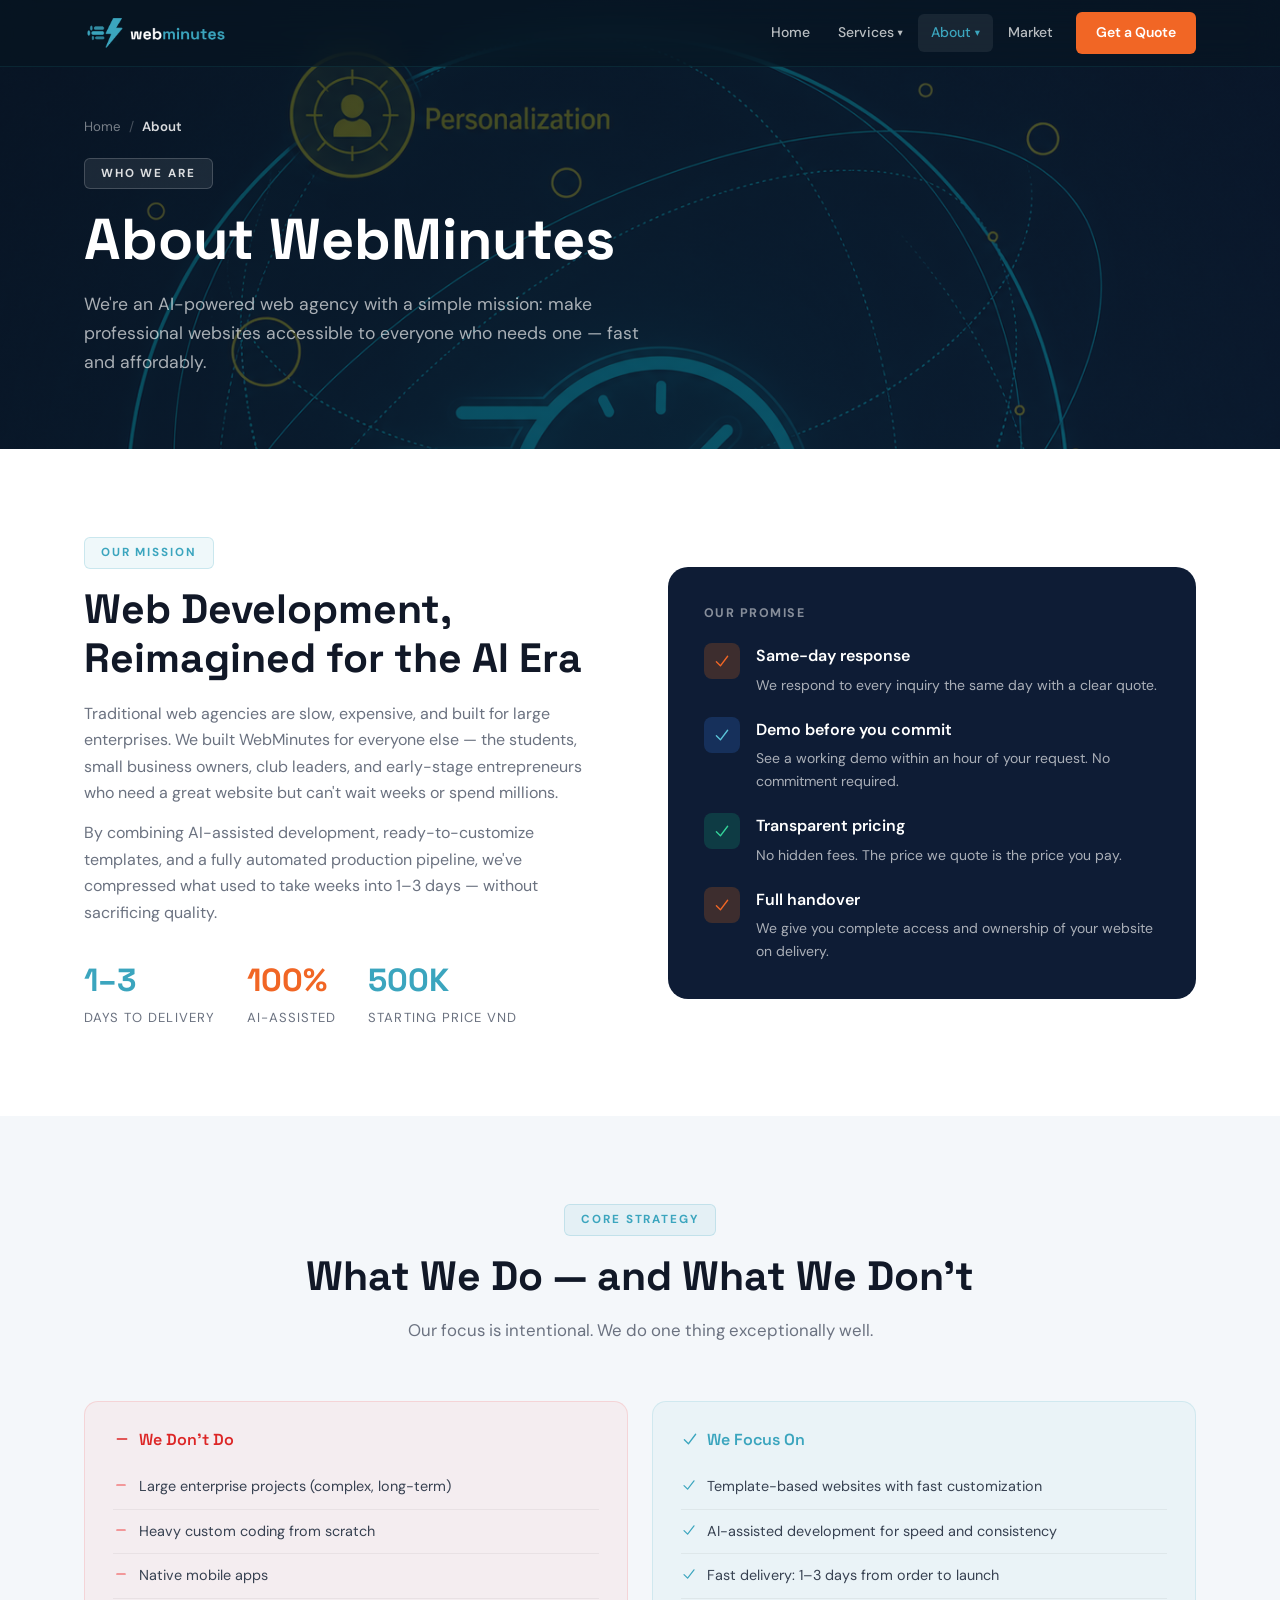
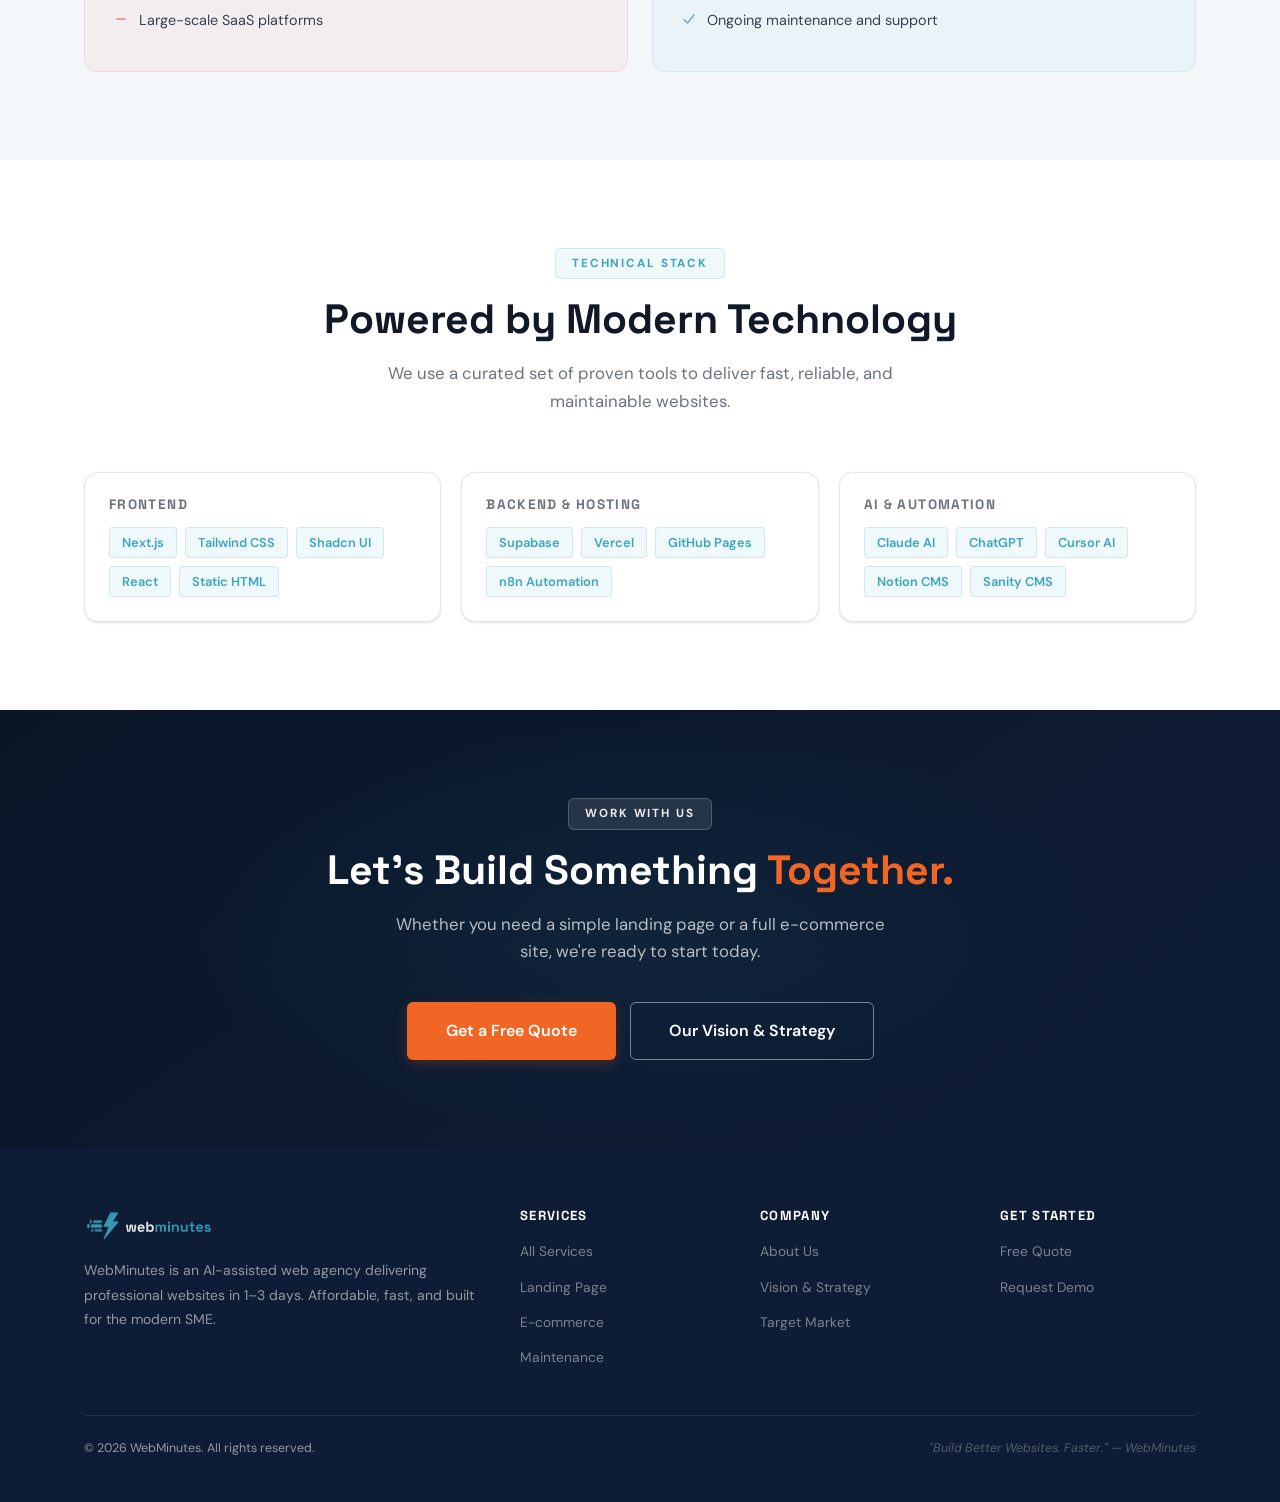
==== commit 05a7fcd9: "feat: add lightning bolt favicon (ico + 32px png) across all pages" ====
--- a/about.html
+++ b/about.html
@@ -3,7 +3,8 @@
 <head>
   <meta charset="UTF-8" />
   <meta name="viewport" content="width=device-width, initial-scale=1.0" />
-  <link rel="icon" type="image/png" href="assets/img/webminutes-logo.png" />
+  <link rel="icon" type="image/x-icon" href="assets/img/favicon.ico" />
+  <link rel="icon" type="image/png" sizes="32x32" href="assets/img/favicon-32.png" />
   <title>About – WebMinutes</title>
   <meta name="description" content="WebMinutes is an AI-powered web agency focused on fast, affordable website delivery for SMEs, students, and startups in Vietnam." />
   <link rel="stylesheet" href="assets/css/styles.css" />
